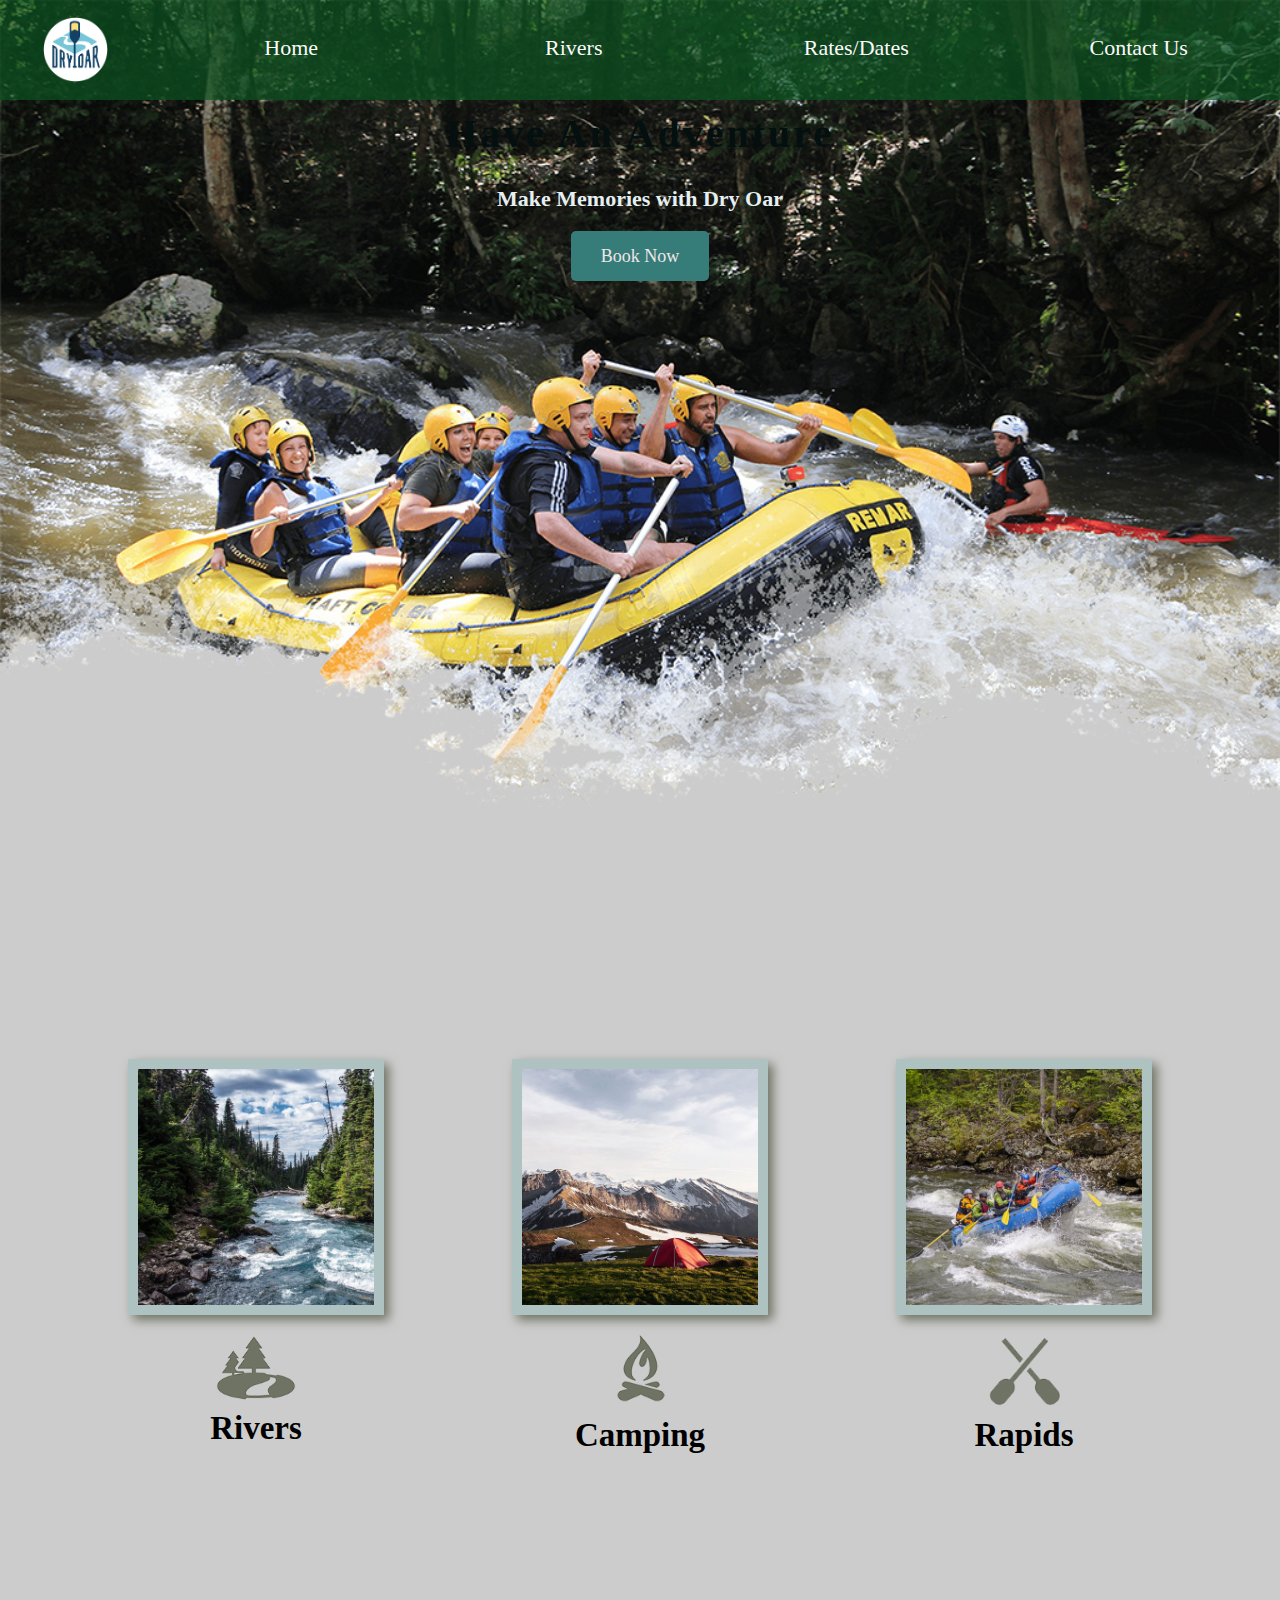
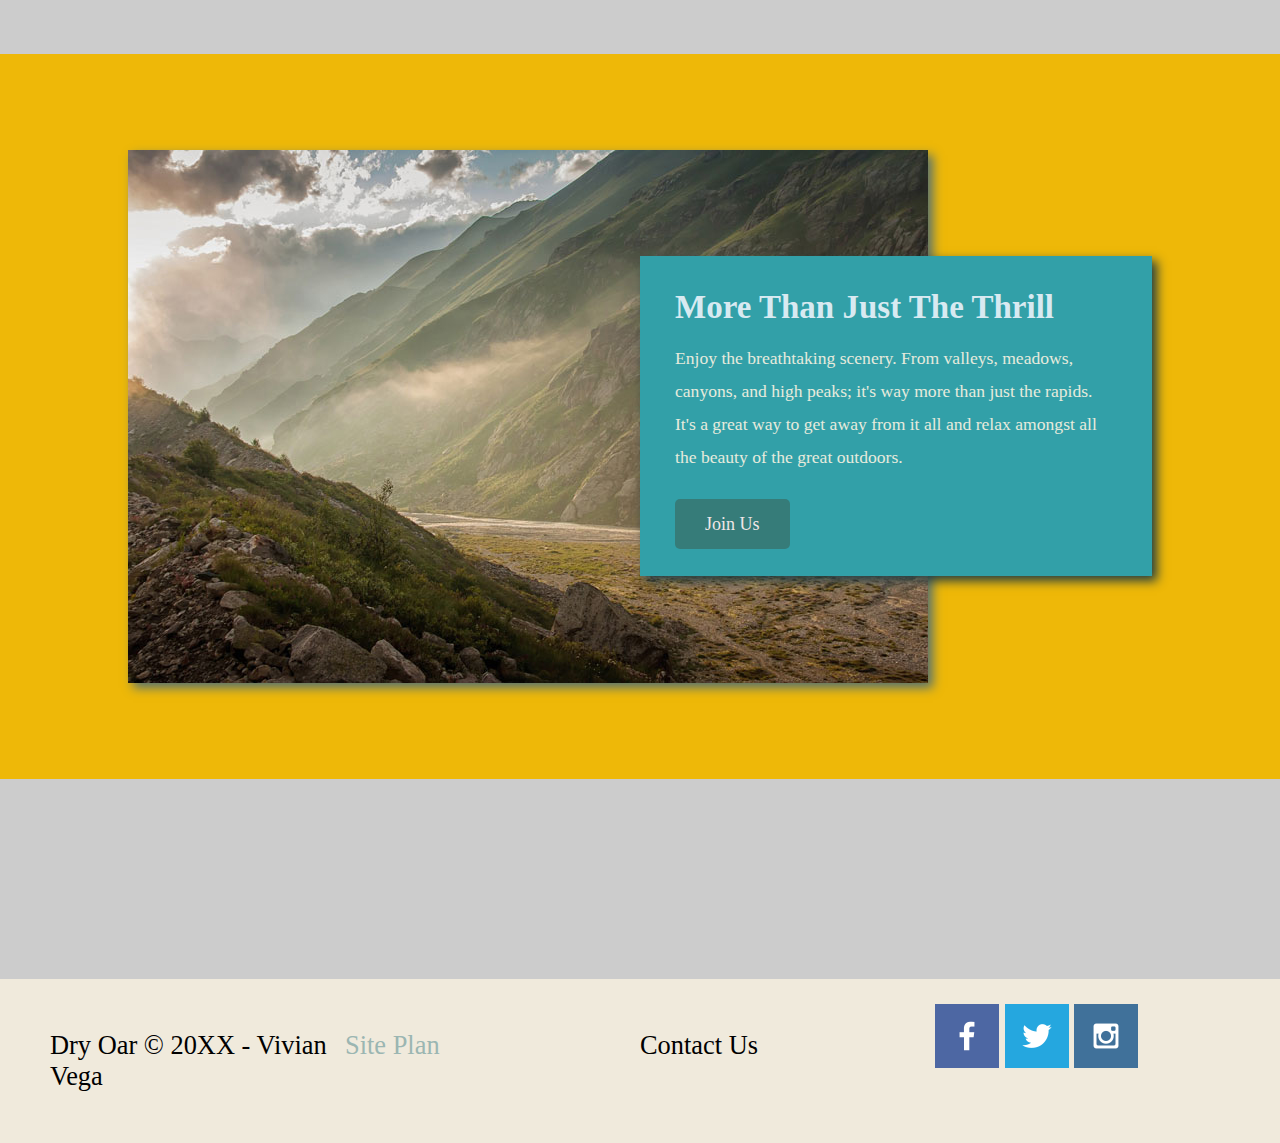
==== index.html @ 60d05b35 "Update index.html" ====
<!DOCTYPE html>
<html lang="en">
<head>
    <style>
body {
    background-color: rgb(204, 204, 204);
    font-family: 'Times New Roman', Times, serif;
    font-size: 22px;
    margin: 0;
    padding: 0;
}
#content {
    max-width:1600px;
    margin: 0 auto;

}

header {
    background-color: rgba(11, 83, 33, 0.7);;
    display: grid;
    grid-template-columns: 150px auto;
}

img.logo {
    width: 65px;
    /*background-image: url("images/logo.png");*/
}

#logo_link{
    grid-column: 1/2;
    grid-row: 1/2;
    justify-self: center;
    align-self: center;
    padding-top: 5px;
}

nav{
    grid-row: 1/2;
    grid-column: 2/7;
    display: grid;
    grid-template-columns: repeat(auto-fit, minmax(6em, 1fr));
    width: 100%;
    height: 100px;
}

nav a {
    text-decoration: none;
    color: #fcfbfb;
    padding: 35px;
    text-align: center;
    
}

nav a:hover {
    color: #a3d9c4;
    background-color: rgb(253, 251, 248);
   
    
}

#hero {
    display: grid;
    grid-template-columns: repeat(5, 1fr);
    margin-top: -100px;
}

#hero-box{
    grid-column: 1/7;
    grid-row: 1/5;
    z-index: -1;
}
#hero-img{
    width: 100%;
}

#hero-msg{
    grid-column: 1/6;
    grid-row: 1/3;
    margin-top: 100px;
}
#hero-msg h1, #hero-msg h4 {
    text-align: center;
}

.home-title{
    font-family:Georgia, 'Times New Roman', Times, serif;
    font-size: 40px;
    letter-spacing: 3px;
    color: rgb(4, 15, 15);
    margin-top: 10px;
}
h4{
    color: rgb(230, 239, 241);
}
.button-box{
    text-align: center;
}
.book, .join {
    background-color: #367c79;
    color: rgb(240, 231, 231);
    padding: 15px 30px;
    margin-top: 50px;
    font-size: 18px;
    text-decoration: none;
    border-radius: 5px;
}
.book:hover, .join:hover {
    background-color: #32a0a8;
    color: yellow;

}
.home-grid{
    display: grid;
    grid-template-columns: repeat(10, 10%);
    margin: auto;
    max-width: 1500px;
}
main section{
    text-align: center;
    margin-top: 200px;
    margin-bottom: 200px;
    width: 100%;
}
main section img{
    width: 100%;
    box-sizing: border-box;
}
.boat, .mountain, .camp {
    border: 10px solid #afc2c2;
    transition: transform .5s;
    box-shadow: 5px 5px 10px #6f7364;
}
.boat:hover, .mountain:hover, .camp:hover {
    opacity: .6;
    transform: scale(1.1);
}


section h2 {
    margin: 0;
}
.oars, .river, .fire{
    padding-top: 10px;
    width: 80px;
}
.rivers-card{
    grid-column: 2/4;
    grid-row: 2/4;

}
.camping-card{
    grid-column: 5/7;
    grid-row: 2/4;
}
.rapids-card{
    grid-column: 8/10;
    grid-row: 2/4;
}

#background{
    grid-column: 1/11;
    grid-row: 7/14;
    background-color: rgb(238, 184, 8);
    height: 725px;
}
.mountains{
    grid-column: 2/7;
    grid-row: 8/13;
    box-shadow: 5px 5px 10px rgb(85, 114, 114);
}
.msg{
    grid-column: 6/10;
    grid-row: 9/12;
    background-color: #32a0a8;
    padding: 35px;
    box-shadow: 5px 5px 10px rgb(35, 62, 66);
    line-height: 1.5em;
}
.msg h2{
    margin: 0;
    color: rgb(216, 234, 241);
}
.msg p{
    font-size: .8em;
    color: #e7ebdd;
    padding-bottom: 15px
}

footer {
    margin-top: 200px;
    background-color: #f0eadc;
    display:grid;
    grid-template-columns: repeat(4, 1fr);
    padding: 25px 50px;
    
}
footer .social img{
    padding-top: 15px;
    width: 50px;
    display: inline-block;
}

.card-img {
    border: 10px solid #34926e;

}
main section img {
    box-sizing: border-box;
}

footer h3{
    color:violet;
}
footer a{
    color:tomato;
    text-decoration: none;
}
footer a:hover {
    color: #9c31f3;
    text-decoration: underline;
}
.social{
    justify-self: end;
}

.icon{
    padding-top: 10px;
    width: 50px;
}

 
footer a{
    padding-top: 15px;
    text-align: center;
    color: rgb(155, 182, 178);
    text-decoration: none;
}
footer p {
    
    font-size: 1.2em;
}    
footer a:hover {
    padding-top: 15px;
    text-decoration: underline;
}   
/* Rivers */
.active {
    color: yellow;
    background-color: salmon;
}
.riversgrid{
    display: grid;
    grid-template-columns: 1fr 1fr 3fr 1fr 1fr 3fr 1fr 1fr 3fr 1fr 1fr;
    justify-items: center;
    grid-row-gap: 3em;
    max-width: 1500px;
    margin: auto 0;
}
.titleRiver {
    font-family: 'Times New Roman', Times, serif;
    font-size: 40px;
    letter-spacing: 3px;
    color: #080808;
    margin: 150px 0;
   /* border-top: 5px double;
    border-bottom: 5px double;*/
    grid-column: 2/8;
    grid-row: 1/2;
    justify-self: stretch;
    text-align: center;
}
.river_1img{
    grid-column: 2/5;
    grid-row: 2/5;
    width: 100%;
    box-shadow: 5px 5px 10px #bbeb2e;
}
.river1_text {
    grid-column: 4/9;
    grid-row: 3/4;
}
.river_2img {
    grid-column: 6/10;
    grid-row: 6/9;
    width: 100%;
    box-shadow: 5px 5px 10px #bbeb2e;
}
.river2_text {
    grid-column: 4/9;
    grid-row: 8/9;
}
.river_3img{
    grid-column:2/8;
    grid-row: 9/9;
    width: 100%;
    box-shadow: 5px 5px 10px #bbeb2e;
}
.river3_text {
    grid-column: 7/10;
    grid-row: 9/10;
}
.river1_text, .river2_text, .river3_text {
    background-color: #369185;
    overflow: hidden; /* ADDED */
    width: auto; /* ADDED */
    height: auto;
    padding: 35px;
    line-height: 1.5em;
    box-shadow: 25px 25px 40px #6f7364;
}

@media screen and (max-width: 900px) {
    nav, #hero, .home-grid ,footer {
        display: block;
        height: auto;
    }
    nav, footer {
        flex-direction: column;
    }
    nav a {
        display: block;
        padding: 15px;
    }
    #hero {
        margin-top: 0;
    }
    #hero-msg {
        margin-top: 0;
    }
    #hero-msg h4 {
        display: none;
    }
    .home-title {
        font-size: 25px;
        color: #6f7364;
    }
    .rivers-card, .camping-card, .rapids-card { 
        margin: 50px auto;
        width: 60%;
    }
    #background {
        display: none;
    }
    .mountains, .msg {
        width: 80%;
        display: block;
        margin: 0 auto;
    }
    footer {
        margin-top: 25px;
    }
     /* Rivers page -- they will do their own responsiveness on child pages if they want it */
     .rivers-grid {
        display: block;
        margin: 10px;
    }
    .rivers-title {
        margin: 25px;
    }
    .river1-text, .river2-text {
        overflow: visible;
        height: auto;
    }
}

    </style>

    <title>Whitewater Rafting Vacations | Dry Oar Boating | Home</title>
    <link rel="stylesheet" href="styles/style.css">
</head>
<body>
    <div class="content"></div>
        <header>
        
            <a href="index.html" id="logo_link"> 
                <img class= "logo" src="images/logo.png" alt="Dry Oar Logo">
            </a>
            <nav>
                <a href="index.html">Home</a>
                <a href="rivers.html">Rivers</a>
                <a href="#">Rates/Dates</a>
                <a href="#">Contact Us</a>
            </nav>
        </header>
        
        <div id="hero">
            <section id="hero-box">
                <img id="hero-img" src="images/hero.png" alt="People enjoying white water rafting">
            </section>
            <div id="hero-msg">
                <h1 class="home-title">Have An Adventure</h1>
                <h4>Make Memories with Dry Oar </h4>
                <div class="button-box">
                    <a class="book" href="rates.html">Book Now</a>
                </div>
            </div>
        </div>
        <main class="home-grid">
       
            <section class="rivers-card">
                <img class="mountain" src="images/rivers.jpg" alt="river in forest">
                <img class="river" src="images/river_icon.png" alt="white water rafting oars">
                <h2>Rivers</h2>
            </section>
            <section class="camping-card">
                <img class="camp" src="images/camping.jpg" alt="tent in mountains">
                <img class="fire" src="images/fire_icon.png" alt="white water rafting oars">
                <h2>Camping</h2>
            </section>
            <section class="rapids-card">
                <img class="boat" src="images/rapids.jpg" alt="white water rafting boat">
                <img class="oars" src="images/oars.png" alt="white water rafting oars">
                <h2>Rapids</h2>
            </section>
            <article id="background"></article>
            <img class="mountains" src="images/mountains.jpg" alt="Misty mountains">
            <div class="msg">
                <h2>More Than Just The Thrill</h2>
                <p>Enjoy the breathtaking scenery. From valleys, meadows, canyons, and high peaks; it's way more than just the rapids. It's a great way to get away from it all and relax amongst all the beauty of the great outdoors. </p>
                <a class="join" href="rivers.html">Join Us</a>
            </div>
        </main>
        <footer>
            <p>Dry Oar &copy; 20XX - Vivian Vega</p>
            <p><a href="site-plan-rafting.html">Site Plan</a></p>
            <p><a href="contactus.html"></a>Contact Us</p>
            <div class="Social">
                <a href="https://facebook.com" target="_blank">
                    <img src="images/facebook.png" alt="fb icon">
                </a>
                <a href="https://twitter.com">
                   <img src="images/twitter.png" alt="twitter icon">
                </a>
                <a href="https://instagram.com">
                    <img src="images/instagram.png" alt="instagram icon">
                </a>
            
    
            </div>
        </footer>
    </div>
</body>
</html>
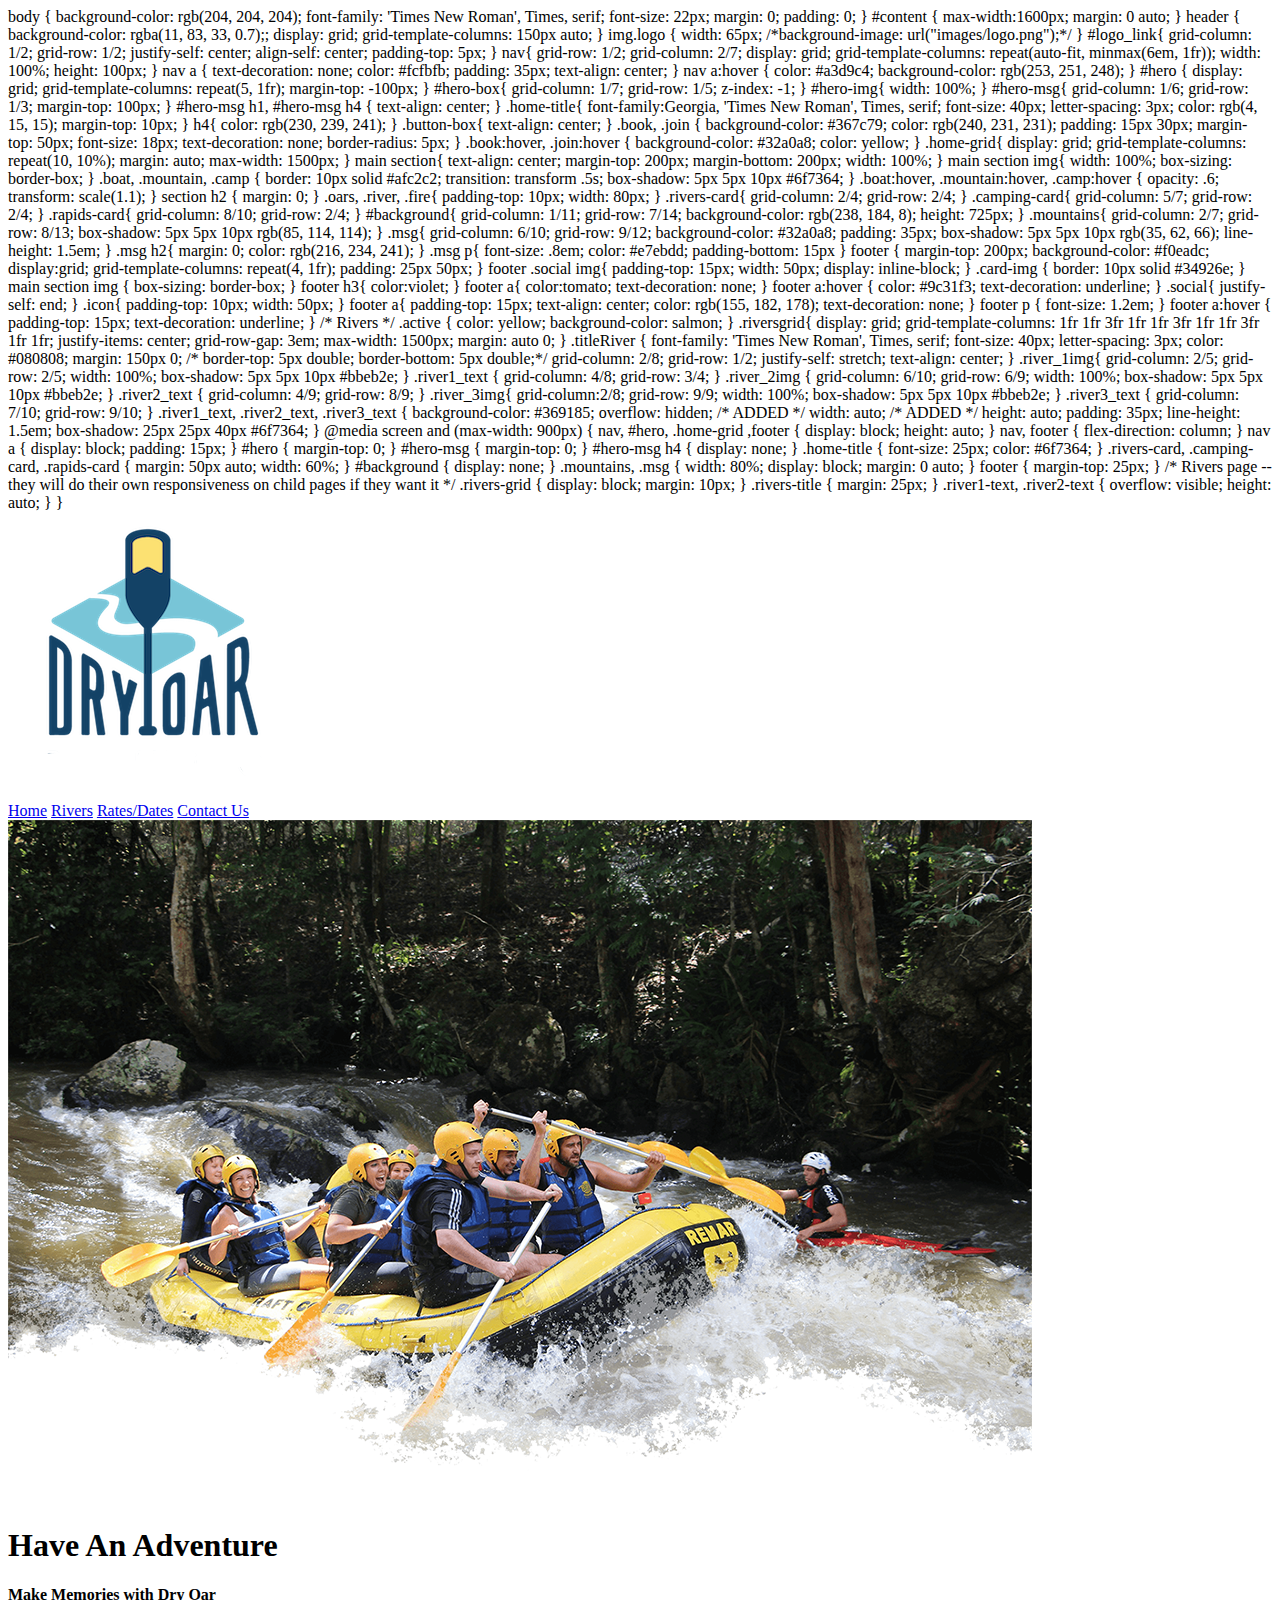
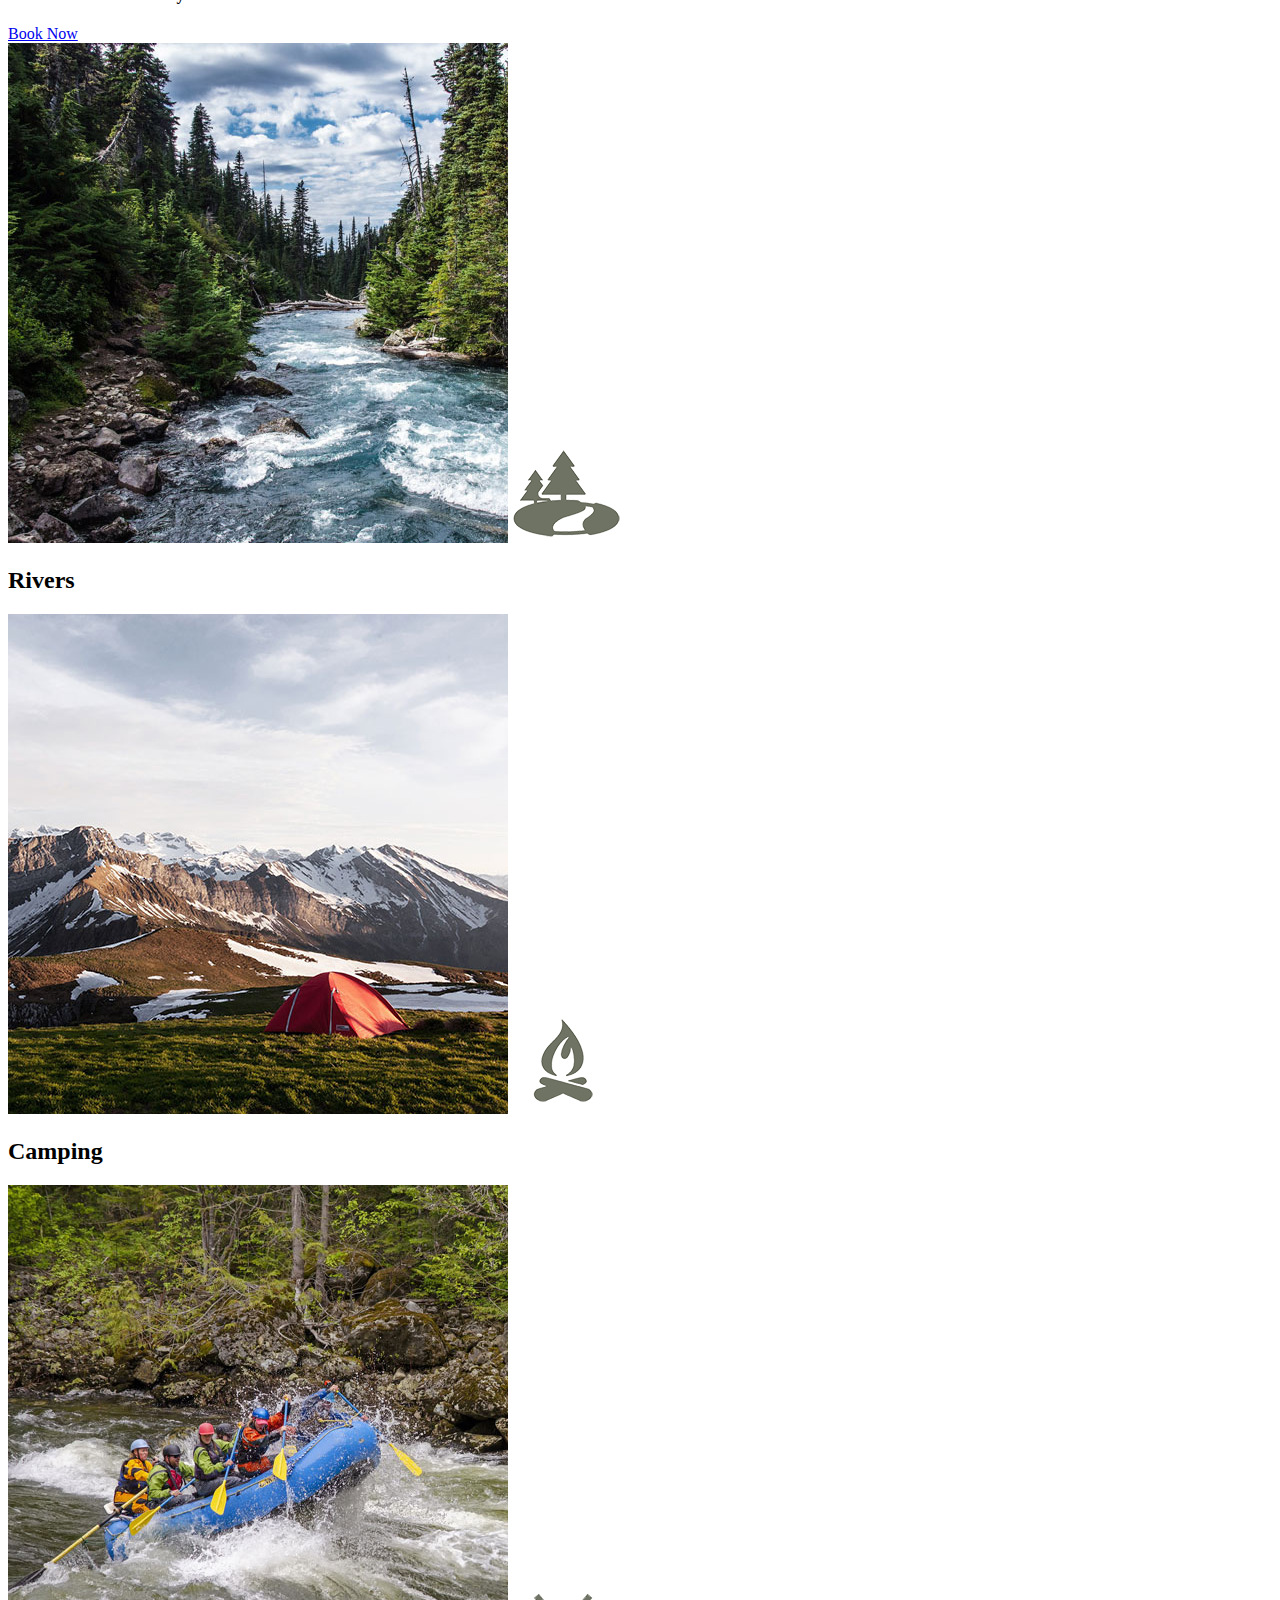
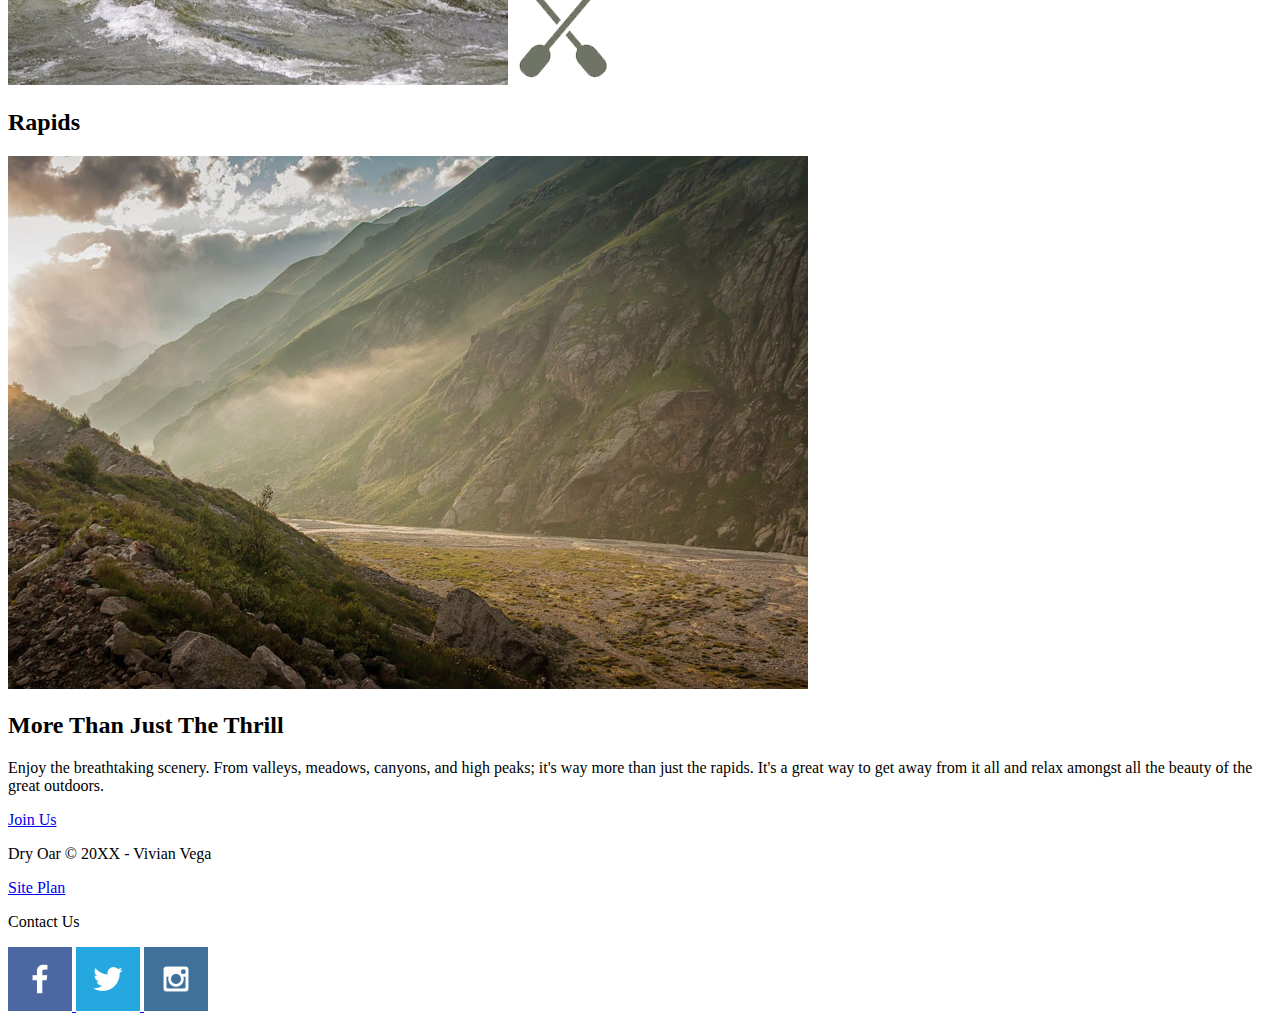
==== commit e411abf4: "Update index.html" ====
--- a/index.html
+++ b/index.html
@@ -1,8 +1,7 @@
 <!DOCTYPE html>
 <html lang="en">
 <head>
-    <style>
-body {
+    body {
     background-color: rgb(204, 204, 204);
     font-family: 'Times New Roman', Times, serif;
     font-size: 22px;
@@ -276,7 +275,7 @@
     box-shadow: 5px 5px 10px #bbeb2e;
 }
 .river1_text {
-    grid-column: 4/9;
+    grid-column: 4/8;
     grid-row: 3/4;
 }
 .river_2img {
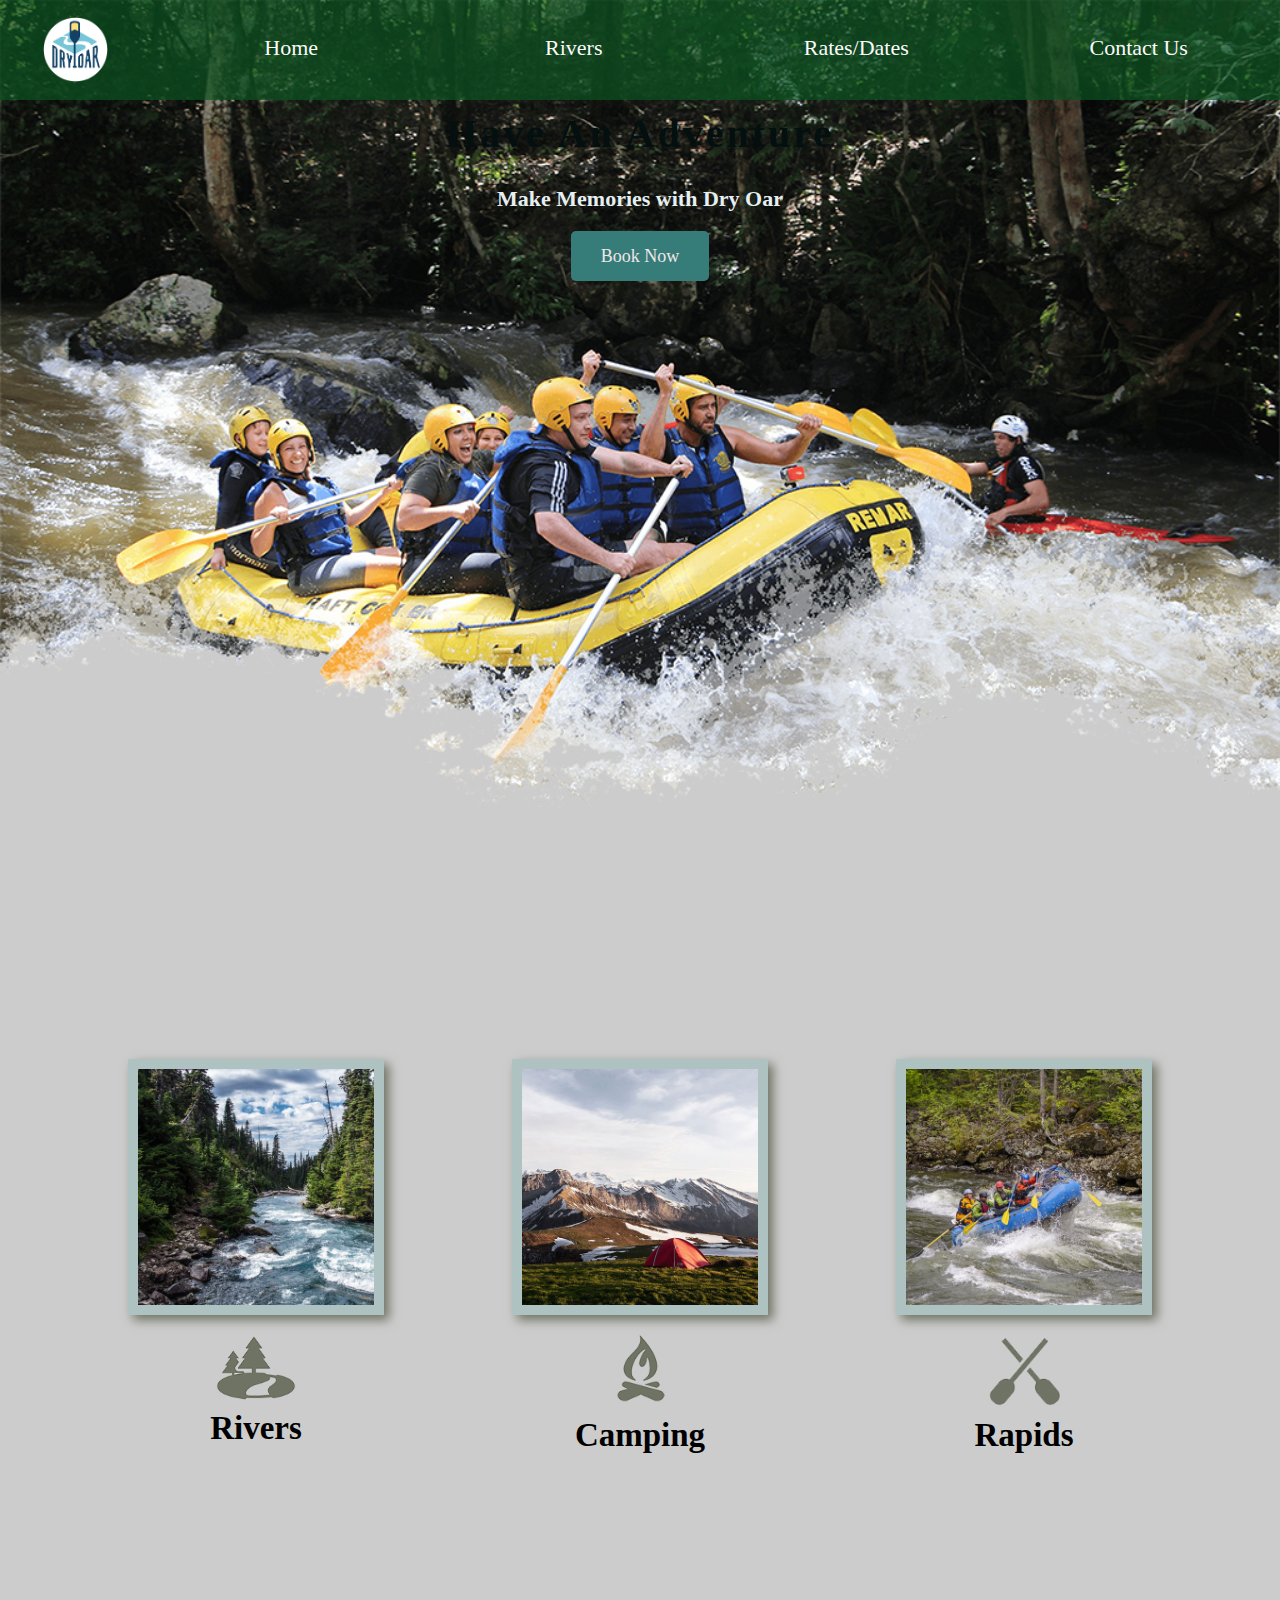
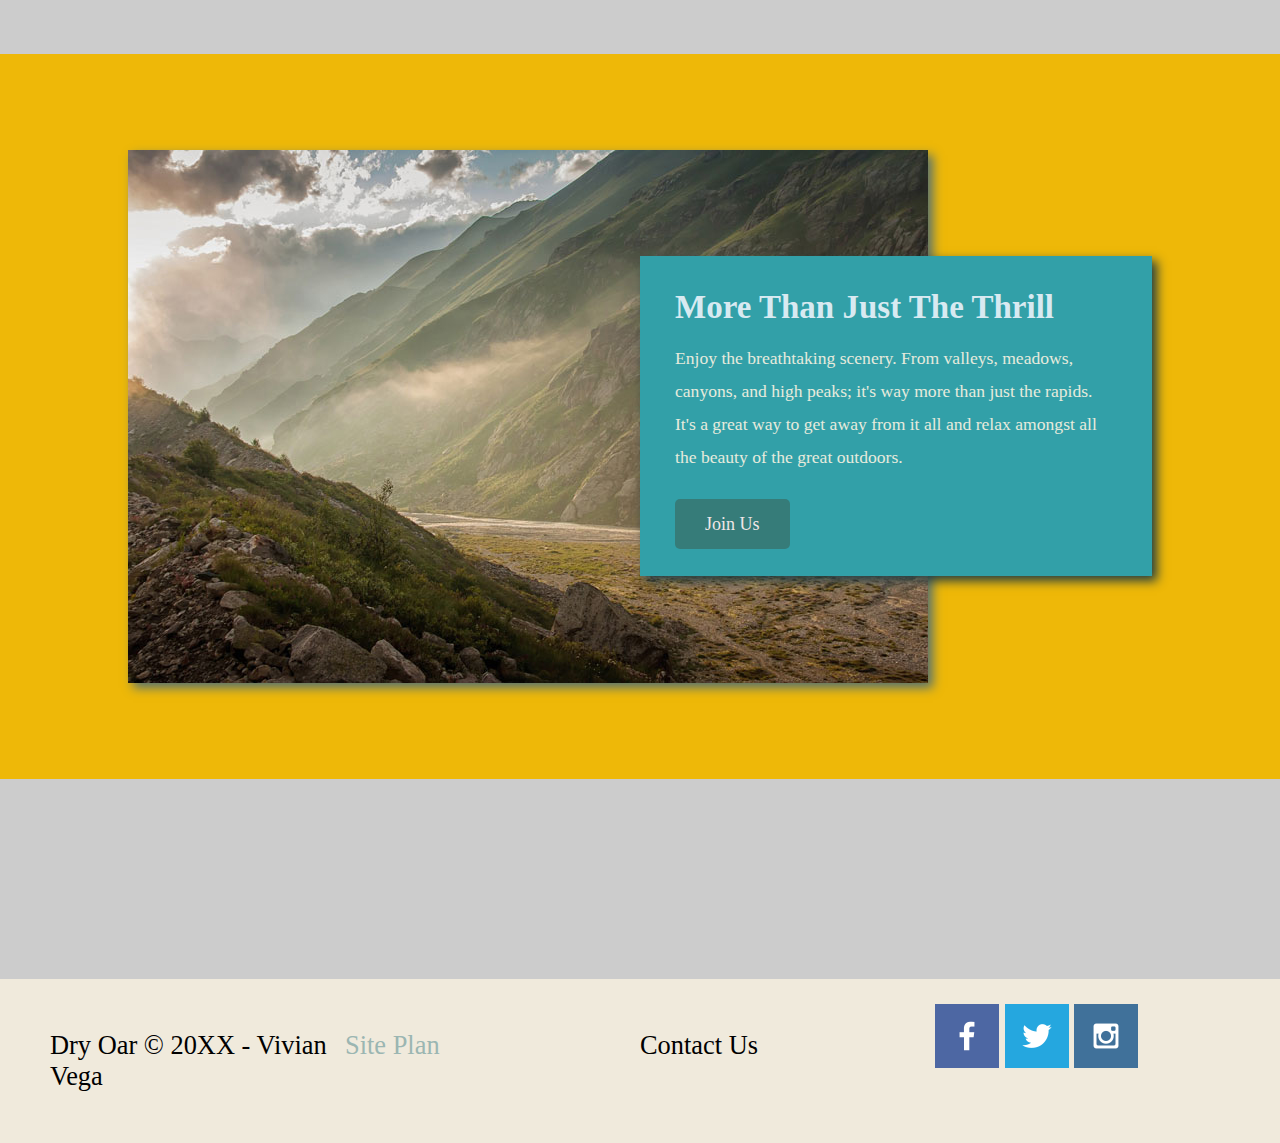
==== commit 17314f32: "Update index.html" ====
--- a/index.html
+++ b/index.html
@@ -1,7 +1,8 @@
 <!DOCTYPE html>
 <html lang="en">
 <head>
-    body {
+    <style>
+        body {
     background-color: rgb(204, 204, 204);
     font-family: 'Times New Roman', Times, serif;
     font-size: 22px;
@@ -261,8 +262,6 @@
     letter-spacing: 3px;
     color: #080808;
     margin: 150px 0;
-   /* border-top: 5px double;
-    border-bottom: 5px double;*/
     grid-column: 2/8;
     grid-row: 1/2;
     justify-self: stretch;
--- a/styles/style.css
+++ b/styles/style.css
@@ -0,0 +1,360 @@
+body {
+    background-color: rgb(204, 204, 204);
+    font-family: 'Times New Roman', Times, serif;
+    font-size: 22px;
+    margin: 0;
+    padding: 0;
+}
+#content {
+    max-width:1600px;
+    margin: 0 auto;
+
+}
+
+header {
+    background-color: rgba(11, 83, 33, 0.7);;
+    display: grid;
+    grid-template-columns: 150px auto;
+}
+
+img.logo {
+    width: 65px;
+    /*background-image: url("images/logo.png");*/
+}
+
+#logo_link{
+    grid-column: 1/2;
+    grid-row: 1/2;
+    justify-self: center;
+    align-self: center;
+    padding-top: 5px;
+}
+
+nav{
+    grid-row: 1/2;
+    grid-column: 2/7;
+    display: grid;
+    grid-template-columns: repeat(auto-fit, minmax(6em, 1fr));
+    width: 100%;
+    height: 100px;
+}
+
+nav a {
+    text-decoration: none;
+    color: #fcfbfb;
+    padding: 35px;
+    text-align: center;
+    
+}
+
+nav a:hover {
+    color: #a3d9c4;
+    background-color: rgb(253, 251, 248);
+   
+    
+}
+
+#hero {
+    display: grid;
+    grid-template-columns: repeat(5, 1fr);
+    margin-top: -100px;
+}
+
+#hero-box{
+    grid-column: 1/7;
+    grid-row: 1/5;
+    z-index: -1;
+}
+#hero-img{
+    width: 100%;
+}
+
+#hero-msg{
+    grid-column: 1/6;
+    grid-row: 1/3;
+    margin-top: 100px;
+}
+#hero-msg h1, #hero-msg h4 {
+    text-align: center;
+}
+
+.home-title{
+    font-family:Georgia, 'Times New Roman', Times, serif;
+    font-size: 40px;
+    letter-spacing: 3px;
+    color: rgb(4, 15, 15);
+    margin-top: 10px;
+}
+h4{
+    color: rgb(230, 239, 241);
+}
+.button-box{
+    text-align: center;
+}
+.book, .join {
+    background-color: #367c79;
+    color: rgb(240, 231, 231);
+    padding: 15px 30px;
+    margin-top: 50px;
+    font-size: 18px;
+    text-decoration: none;
+    border-radius: 5px;
+}
+.book:hover, .join:hover {
+    background-color: #32a0a8;
+    color: yellow;
+
+}
+.home-grid{
+    display: grid;
+    grid-template-columns: repeat(10, 10%);
+    margin: auto;
+    max-width: 1500px;
+}
+main section{
+    text-align: center;
+    margin-top: 200px;
+    margin-bottom: 200px;
+    width: 100%;
+}
+main section img{
+    width: 100%;
+    box-sizing: border-box;
+}
+.boat, .mountain, .camp {
+    border: 10px solid #afc2c2;
+    transition: transform .5s;
+    box-shadow: 5px 5px 10px #6f7364;
+}
+.boat:hover, .mountain:hover, .camp:hover {
+    opacity: .6;
+    transform: scale(1.1);
+}
+
+
+section h2 {
+    margin: 0;
+}
+.oars, .river, .fire{
+    padding-top: 10px;
+    width: 80px;
+}
+.rivers-card{
+    grid-column: 2/4;
+    grid-row: 2/4;
+
+}
+.camping-card{
+    grid-column: 5/7;
+    grid-row: 2/4;
+}
+.rapids-card{
+    grid-column: 8/10;
+    grid-row: 2/4;
+}
+
+#background{
+    grid-column: 1/11;
+    grid-row: 7/14;
+    background-color: rgb(238, 184, 8);
+    height: 725px;
+}
+.mountains{
+    grid-column: 2/7;
+    grid-row: 8/13;
+    box-shadow: 5px 5px 10px rgb(85, 114, 114);
+}
+.msg{
+    grid-column: 6/10;
+    grid-row: 9/12;
+    background-color: #32a0a8;
+    padding: 35px;
+    box-shadow: 5px 5px 10px rgb(35, 62, 66);
+    line-height: 1.5em;
+}
+.msg h2{
+    margin: 0;
+    color: rgb(216, 234, 241);
+}
+.msg p{
+    font-size: .8em;
+    color: #e7ebdd;
+    padding-bottom: 15px
+}
+
+footer {
+    margin-top: 200px;
+    background-color: #f0eadc;
+    display:grid;
+    grid-template-columns: repeat(4, 1fr);
+    padding: 25px 50px;
+    
+}
+footer .social img{
+    padding-top: 15px;
+    width: 50px;
+    display: inline-block;
+}
+
+.card-img {
+    border: 10px solid #34926e;
+
+}
+main section img {
+    box-sizing: border-box;
+}
+
+footer h3{
+    color:violet;
+}
+footer a{
+    color:tomato;
+    text-decoration: none;
+}
+footer a:hover {
+    color: #9c31f3;
+    text-decoration: underline;
+}
+.social{
+    justify-self: end;
+}
+
+.icon{
+    padding-top: 10px;
+    width: 50px;
+}
+
+ 
+footer a{
+    padding-top: 15px;
+    text-align: center;
+    color: rgb(155, 182, 178);
+    text-decoration: none;
+}
+footer p {
+    
+    font-size: 1.2em;
+}    
+footer a:hover {
+    padding-top: 15px;
+    text-decoration: underline;
+}   
+/* Rivers */
+.active {
+    color: yellow;
+    background-color: salmon;
+}
+.riversgrid{
+    display: grid;
+    grid-template-columns: 1fr 1fr 3fr 1fr 1fr 3fr 1fr 1fr 3fr 1fr 1fr;
+    justify-items: center;
+    grid-row-gap: 3em;
+    max-width: 1500px;
+    margin: auto 0;
+}
+.titleRiver {
+    font-family: 'Times New Roman', Times, serif;
+    font-size: 40px;
+    letter-spacing: 3px;
+    color: #080808;
+    margin: 150px 0;
+   /* border-top: 5px double;
+    border-bottom: 5px double;*/
+    grid-column: 2/8;
+    grid-row: 1/2;
+    justify-self: stretch;
+    text-align: center;
+}
+.river_1img{
+    grid-column: 2/5;
+    grid-row: 2/5;
+    width: 100%;
+    box-shadow: 5px 5px 10px #bbeb2e;
+}
+.river1_text {
+    grid-column: 4/8;
+    grid-row: 3/4;
+}
+.river_2img {
+    grid-column: 6/10;
+    grid-row: 6/9;
+    width: 100%;
+    box-shadow: 5px 5px 10px #bbeb2e;
+}
+.river2_text {
+    grid-column: 4/9;
+    grid-row: 8/9;
+}
+.river_3img{
+    grid-column:2/8;
+    grid-row: 9/9;
+    width: 100%;
+    box-shadow: 5px 5px 10px #bbeb2e;
+}
+.river3_text {
+    grid-column: 7/10;
+    grid-row: 9/10;
+}
+.river1_text, .river2_text, .river3_text {
+    background-color: #369185;
+    overflow: hidden; 
+    width: auto; 
+    height: auto;
+    padding: 35px;
+    line-height: 1.5em;
+    box-shadow: 25px 25px 40px #6f7364;
+}
+
+@media screen and (max-width: 900px) {
+    nav, #hero, .home-grid ,footer {
+        display: block;
+        height: auto;
+    }
+    nav, footer {
+        flex-direction: column;
+    }
+    nav a {
+        display: block;
+        padding: 15px;
+    }
+    #hero {
+        margin-top: 0;
+    }
+    #hero-msg {
+        margin-top: 0;
+    }
+    #hero-msg h4 {
+        display: none;
+    }
+    .home-title {
+        font-size: 25px;
+        color: #6f7364;
+    }
+    .rivers-card, .camping-card, .rapids-card { 
+        margin: 50px auto;
+        width: 60%;
+    }
+    #background {
+        display: none;
+    }
+    .mountains, .msg {
+        width: 80%;
+        display: block;
+        margin: 0 auto;
+    }
+    footer {
+        margin-top: 25px;
+    }
+     /* Rivers page -- they will do their own responsiveness on child pages if they want it */
+     .rivers-grid {
+        display: block;
+        margin: 10px;
+    }
+    .rivers-title {
+        margin: 25px;
+    }
+    .river1-text, .river2-text {
+        overflow: visible;
+        height: auto;
+    }
+}
